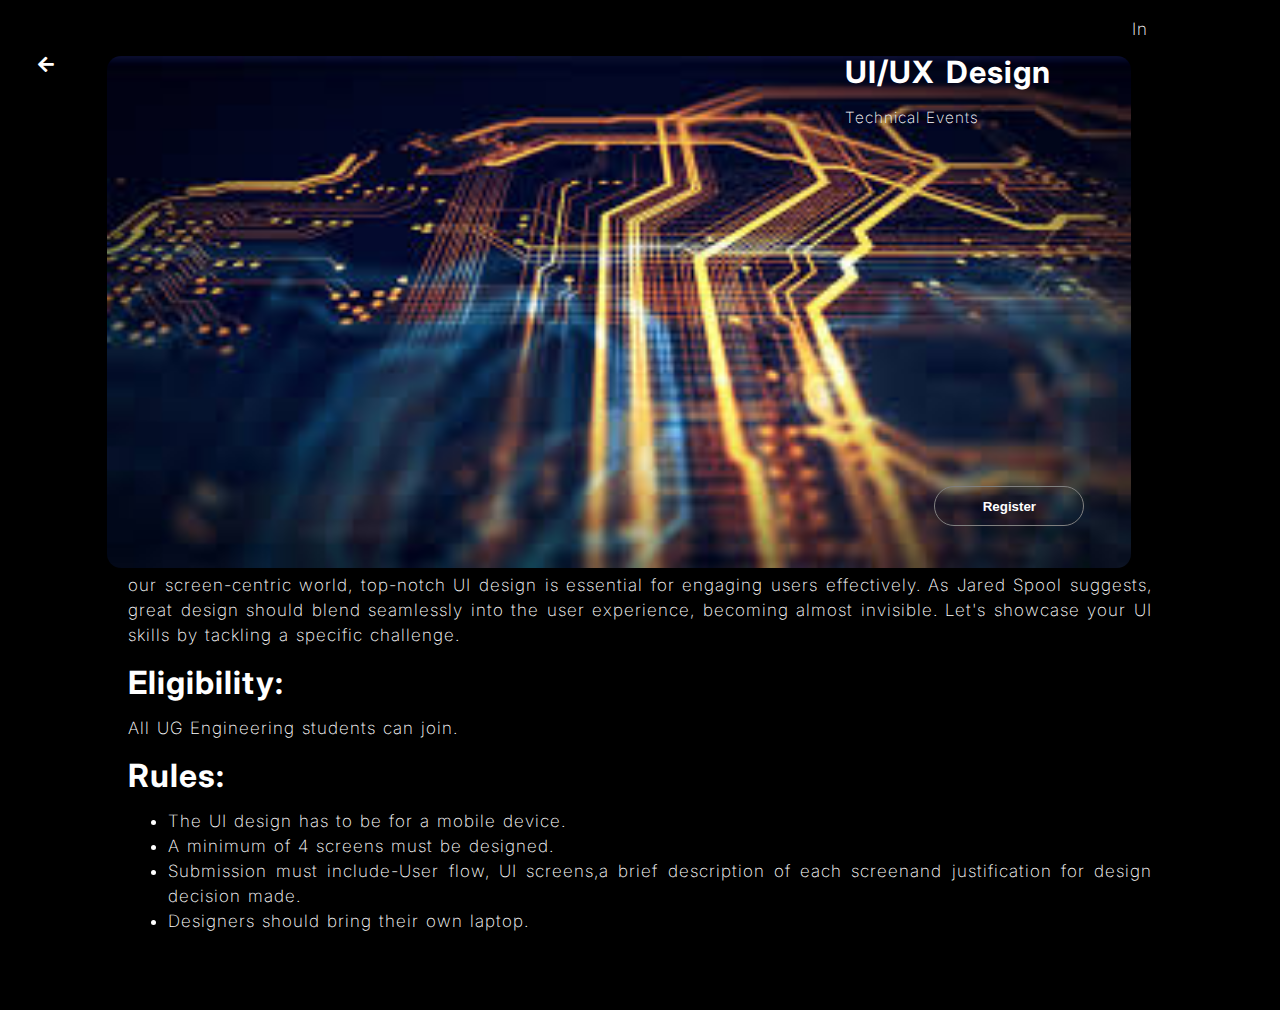
==== Action.html @ 97776aba "Add files via upload" ====
<!DOCTYPE html>
<html lang="en">
<head>
    <meta charset="UTF-8">
    <meta name="viewport" content="width=device-width, initial-scale=1.0">
    <title>Document</title>
    <link rel="stylesheet" href="ui.css">
    <link rel="preconnect" href="https://fonts.googleapis.com">
    <link rel="preconnect" href="https://fonts.gstatic.com" crossorigin>
    <link href="https://fonts.googleapis.com/css2?family=Inter:wght@100&display=swap" rel="stylesheet">
    <link rel="stylesheet" href="https://cdnjs.cloudflare.com/ajax/libs/font-awesome/5.15.3/css/all.min.css" integrity="sha512-...your-integrity-hash-here..." crossorigin="anonymous" referrerpolicy="no-referrer" />
</head>
<body>
    <div class="img">
        <div class="icon">
            <a href="event.html" class="back-button"><i class="fas fa-arrow-left"></i></a>
        </div>
        <div class="icon">
            <img src="action.jpg" alt="" class="uiux">
        </div>
    </div>
    <div class="eventname">
        <h1>UI/UX Design</h1>
        <p>Technical Events</p>
    </div>

    <div>
        <a href="https://shorturl.at/pqOZ5"><button class="btn1" >Register</button></a>
    </div>
    

    <!-- <button class="button1">
        <img src="images/tag.png" alt="">
        <span>Figma</span>
    </button>
    <button class="button2">
        <img src="images/tag.png" alt="">
        <span>Adobe XD</span>
    </button> -->
    

    <div class="para">
        <p>In our screen-centric world, top-notch UI design is essential for engaging users effectively. As Jared Spool suggests, great design should blend seamlessly into the user experience, becoming almost invisible. Let's showcase your UI skills by tackling a specific challenge.</p>
    </div>
    <h1>Eligibility:</h1>
    <p>All UG Engineering students can join.</p>
    <h1>Rules:</h1>
    <ul>
        <li>The UI design has to be for a mobile device.</li>
        <li>A minimum of 4 screens must be designed.</li>
        <li>Submission must include-User flow, UI screens,a brief description of each screenand justification for design decision made.</li>
        <li>Designers should bring their own laptop.</li>
    </ul>
    
    <div>
        <a href="https://shorturl.at/pqOZ5">
            <button class="btn2">
                 Register
            </button>
        </a>
        
    </div>
   

</body>
</html>
---- ui.css ----
body{
    margin: 0px;
    background-color: rgb(0, 0, 0);
    padding-bottom: 30px;
    margin-bottom: 30px;
  
}


.icon{
    margin-top: 3vw;
    margin-left: 3vw;
    float: left;
    }

.back-button{
    color: white;
    font-size: 18px;
}



.uiux{
    width: 80vw;
    height: 40vw;
    border: 1px solid black;
    border-radius: 15px;
    margin-left: 1vw;
    
}

.arw{
    width: 3vw;
}

.eventname{
    font-size: 1.2vw;
    width: 40vw;
    height: 120px;
    position: absolute;
    left: 56vw;
    top: 4vw;
    margin-top: -1vw;

}


button{
    width: 15vw;
    max-width: 150px;
    height: 5vh;
    background-color: grey;
    border: 1px solid grey;
    border-radius: 5px;
    
    
}


button>span,button>img{
    color: white;
    vertical-align: middle;
     
}

.button1 img,.button2 img{
    width: 2vw;
}

.button1{
    margin-left: 10vw;
    
  
}

.button1{
    margin-top: 20px;
    
    
}

.button2{
    margin-left: 1vw;
}

p,li{
    color: white;
    margin-left: 10vw ;
    margin-right: 10vw;
    font-size: 17px;
    word-spacing: 1px;
    line-height: 25px;
    letter-spacing: 1px;
    font-weight: 200;
    font-family: 'Inter';
    text-align: justify;
}

h1{
    color: white;
    margin-left: 10vw ;
    margin-right: 10vw;
    font-stretch: expanded;
    word-spacing: 3px;
    line-height: 25px;
    letter-spacing: 1px;
    font-family: 'Inter';
    
}


h3{
    color: white;
    font-stretch: expanded;
    word-spacing: 3px;
    line-height: 25px;
    letter-spacing: 1px;
    font-style: italic;
}

.eventname p{
    font-size: 1.2vw;
}


.btn1{
    color: white;
    background-color: transparent;
    border-radius: 20px;
    position: absolute;
    left: 73vw;
    top: 38vw;
    font-weight: 600;
    text-align: center;
    height: 5vw;
    max-height: 40px;
}

.btn2{
    display: none;
}


.btn1:hover{
    background-color: white;
    color: black;
}

.button1:hover{
    color: white;
        background: linear-gradient(to right,rgb(255, 0, 255),rgb(71, 71, 185));
}


.button2:hover{
    color: white;
        background: linear-gradient(to right,rgb(0, 38, 255),rgb(185, 126, 71));
}

@media(max-width:430px){
    .eventname p{
        margin-top: -14px;
    }
    
    .button1,.button2{
        width: 90px;
        height:30px ;
        background-color: grey;
        border: 1px solid grey;
        border-radius: 5px;
    }

    button>span,button>img{
        color: white;
        vertical-align: middle;
         
    }
    


    .button img{
        width: 2vw;
    }

    .btn2{
        color: white;
        background: linear-gradient(to right,rgb(255, 0, 255),rgb(71, 71, 185));
        border-radius: 20px;
        position: relative; 
        top: 20px;
          
        display: block;
        font-size:20px ;        
        font-weight: 600;
        text-align: center;
        width: 150px;
        margin-left: 100px;
        
    }
    
    .btn1{
        position: absolute;
        top:138px;
        font-size: 10px;
    }

    a{
        text-decoration: none;
    }

    .button1{
        color: white;
            background: linear-gradient(to right,rgb(255, 0, 255),rgb(71, 71, 185));
    }
    
    
    .button2{
        color: white;
            background: linear-gradient(to right,rgb(255, 0, 255),rgb(71, 71, 185));
}
}
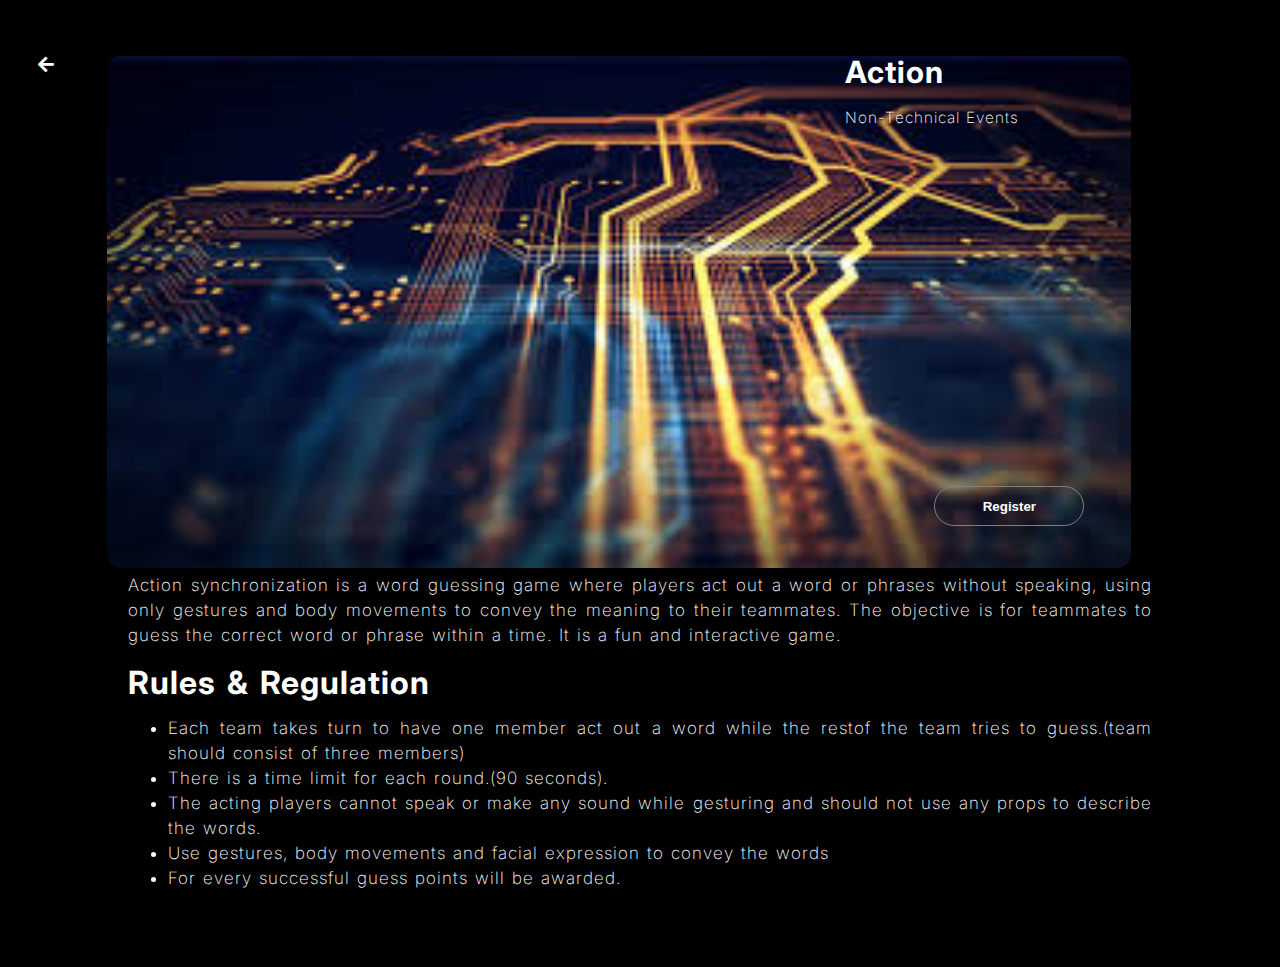
==== commit c3b8625f: "Add files via upload" ====
--- a/Action.html
+++ b/Action.html
@@ -20,40 +20,33 @@
         </div>
     </div>
     <div class="eventname">
-        <h1>UI/UX Design</h1>
-        <p>Technical Events</p>
+        <h1>Action</h1>
+        <p>Non-Technical Events</p>
     </div>
 
     <div>
-        <a href="https://shorturl.at/pqOZ5"><button class="btn1" >Register</button></a>
+        <a href="https://shorturl.at/ghsu2"><button class="btn1" >Register</button></a>
     </div>
     
-
-    <!-- <button class="button1">
-        <img src="images/tag.png" alt="">
-        <span>Figma</span>
-    </button>
-    <button class="button2">
-        <img src="images/tag.png" alt="">
-        <span>Adobe XD</span>
-    </button> -->
-    
-
     <div class="para">
-        <p>In our screen-centric world, top-notch UI design is essential for engaging users effectively. As Jared Spool suggests, great design should blend seamlessly into the user experience, becoming almost invisible. Let's showcase your UI skills by tackling a specific challenge.</p>
+        <p>Action synchronization is a word guessing game where players act out
+            a word or phrases without speaking, using only gestures and body movements
+            to convey the meaning to their teammates. The objective is for teammates to
+            guess the correct word or phrase within a time. It is a fun and interactive
+            game.
+            </p>
     </div>
-    <h1>Eligibility:</h1>
-    <p>All UG Engineering students can join.</p>
-    <h1>Rules:</h1>
+    <h1>Rules & Regulation</h1>
     <ul>
-        <li>The UI design has to be for a mobile device.</li>
-        <li>A minimum of 4 screens must be designed.</li>
-        <li>Submission must include-User flow, UI screens,a brief description of each screenand justification for design decision made.</li>
-        <li>Designers should bring their own laptop.</li>
+        <li>Each team takes turn to have one member act out a word while the restof the team tries to guess.(team should consist of three members)</li>
+        <li>There is a time limit for each round.(90 seconds).</li>
+        <li>The acting players cannot speak or make any sound while gesturing and should not use any props to describe the words.</li>
+        <li>Use gestures, body movements and facial expression to convey the words</li>
+        <li>For every successful guess points will be awarded.</li>
     </ul>
     
     <div>
-        <a href="https://shorturl.at/pqOZ5">
+        <a href="https://shorturl.at/ghsu2">
             <button class="btn2">
                  Register
             </button>
--- a/ui.css
+++ b/ui.css
@@ -6,7 +6,6 @@
   
 }
 
-
 .icon{
     margin-top: 3vw;
     margin-left: 3vw;
@@ -17,9 +16,6 @@
     color: white;
     font-size: 18px;
 }
-
-
-
 .uiux{
     width: 80vw;
     height: 40vw;
@@ -28,7 +24,6 @@
     margin-left: 1vw;
     
 }
-
 .arw{
     width: 3vw;
 }
